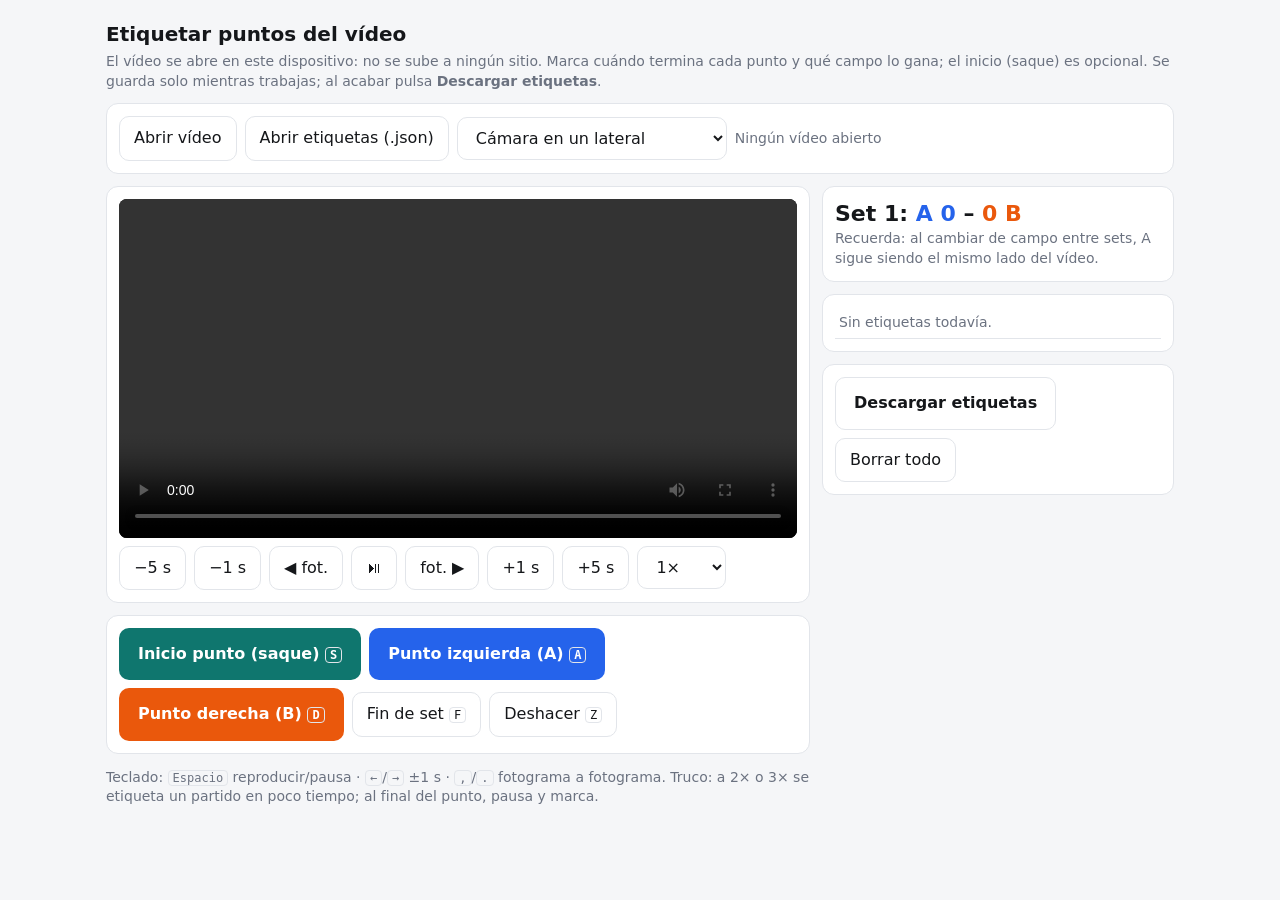
==== video/etiquetar/index.html @ 5fa4267a "Análisis de vídeo: RF-DETR + reglas, cuaderno de Colab y herramienta para etiquetar puntos - video/v" ====
<!doctype html>
<html lang="es">
<head>
<meta charset="utf-8">
<meta name="viewport" content="width=device-width, initial-scale=1">
<title>Etiquetar puntos</title>
<style>
  :root { --bg:#f5f6f8; --card:#fff; --text:#15171a; --muted:#6b7280; --line:#e2e5ea; --a:#2563eb; --b:#ea580c; --accent:#0f766e; }
  @media (prefers-color-scheme: dark) { :root { --bg:#111317; --card:#1b1e24; --text:#eef0f3; --muted:#9aa1ad; --line:#2c313a; --a:#60a5fa; --b:#fb923c; --accent:#2dd4bf; } }
  * { box-sizing: border-box; }
  body { margin:0; font:16px/1.4 system-ui, -apple-system, sans-serif; background:var(--bg); color:var(--text); }
  main { max-width:1100px; margin:0 auto; padding:12px 16px 40px; }
  h1 { font-size:20px; margin:8px 0 4px; }
  p.hint { color:var(--muted); margin:0 0 12px; font-size:14px; }
  .card { background:var(--card); border:1px solid var(--line); border-radius:12px; padding:12px; margin-bottom:12px; }
  .row { display:flex; flex-wrap:wrap; gap:8px; align-items:center; }
  video { width:100%; max-height:60vh; background:#000; border-radius:8px; display:block; }
  button, select, label.file { font:inherit; padding:10px 14px; border-radius:10px; border:1px solid var(--line); background:var(--card); color:var(--text); cursor:pointer; }
  button:active { transform:scale(.97); }
  .big { font-weight:600; padding:14px 18px; }
  .pa { background:var(--a); color:#fff; border-color:transparent; }
  .pb { background:var(--b); color:#fff; border-color:transparent; }
  .start { background:var(--accent); color:#fff; border-color:transparent; }
  .score { font-size:22px; font-weight:700; font-variant-numeric:tabular-nums; }
  .score .a { color:var(--a); } .score .b { color:var(--b); }
  .muted { color:var(--muted); font-size:14px; }
  ol { margin:0; padding-left:0; list-style:none; max-height:40vh; overflow:auto; }
  li { display:flex; gap:8px; align-items:center; padding:6px 4px; border-bottom:1px solid var(--line); font-variant-numeric:tabular-nums; }
  li .t { cursor:pointer; text-decoration:underline; min-width:78px; }
  li .x { margin-left:auto; padding:4px 10px; }
  kbd { border:1px solid var(--line); border-radius:4px; padding:0 4px; font-size:12px; }
  input[type=file] { display:none; }
  .grid { display:grid; grid-template-columns: 1fr; gap:12px; }
  @media (min-width: 900px) { .grid { grid-template-columns: 2fr 1fr; } }
</style>
</head>
<body>
<main>
  <h1>Etiquetar puntos del vídeo</h1>
  <p class="hint">El vídeo se abre en este dispositivo: no se sube a ningún sitio. Marca cuándo termina cada punto y qué campo lo gana; el inicio (saque) es opcional. Se guarda solo mientras trabajas; al acabar pulsa <b>Descargar etiquetas</b>.</p>

  <div class="card row">
    <label class="file">Abrir vídeo<input type="file" id="file" accept="video/*"></label>
    <label class="file">Abrir etiquetas (.json)<input type="file" id="load" accept="application/json,.json"></label>
    <select id="view" aria-label="Posición de la cámara">
      <option value="lateral">Cámara en un lateral</option>
      <option value="fondo">Cámara detrás de un fondo</option>
    </select>
    <span class="muted" id="name">Ningún vídeo abierto</span>
  </div>

  <div class="grid">
    <div>
      <div class="card">
        <video id="video" playsinline controls></video>
        <div class="row" style="margin-top:8px">
          <button data-seek="-5">−5 s</button>
          <button data-seek="-1">−1 s</button>
          <button data-seek="-0.0333">◀ fot.</button>
          <button id="play">⏯</button>
          <button data-seek="0.0333">fot. ▶</button>
          <button data-seek="1">+1 s</button>
          <button data-seek="5">+5 s</button>
          <select id="rate" aria-label="Velocidad">
            <option value="0.5">0,5×</option><option value="1" selected>1×</option>
            <option value="1.5">1,5×</option><option value="2">2×</option><option value="3">3×</option>
          </select>
        </div>
      </div>
      <div class="card row">
        <button class="big start" id="bStart">Inicio punto (saque) <kbd>S</kbd></button>
        <button class="big pa" id="bA">Punto A <kbd>A</kbd></button>
        <button class="big pb" id="bB">Punto B <kbd>D</kbd></button>
        <button id="bSet">Fin de set <kbd>F</kbd></button>
        <button id="bUndo">Deshacer <kbd>Z</kbd></button>
      </div>
      <p class="muted">Teclado: <kbd>Espacio</kbd> reproducir/pausa · <kbd>←</kbd>/<kbd>→</kbd> ±1 s · <kbd>,</kbd>/<kbd>.</kbd> fotograma a fotograma. Truco: a 2× o 3× se etiqueta un partido en poco tiempo; al final del punto, pausa y marca.</p>
    </div>
    <div>
      <div class="card">
        <div class="score" id="score"></div>
        <div class="muted" id="sides"></div>
      </div>
      <div class="card">
        <ol id="list"></ol>
      </div>
      <div class="card row">
        <button id="export" class="big">Descargar etiquetas</button>
        <button id="clear">Borrar todo</button>
      </div>
    </div>
  </div>
</main>
<script>
const $ = (s) => document.querySelector(s);
const video = $('#video');
let state = { video: null, view: 'lateral', events: [] };
let key = null;

const SIDE_NAMES = {
  lateral: { A: 'A (campo izquierdo)', B: 'B (campo derecho)' },
  fondo: { A: 'A (campo cercano)', B: 'B (campo lejano)' },
};

function save() {
  if (!key) return;
  try { localStorage.setItem(key, JSON.stringify(state)); } catch { /* sin almacenamiento */ }
}

function fmt(t) {
  const m = Math.floor(t / 60);
  return `${m}:${(t - m * 60).toFixed(1).padStart(4, '0')}`;
}

function add(type, side) {
  if (!state.video) return alert('Abre primero el vídeo.');
  state.events.push({ t: Math.round(video.currentTime * 100) / 100, type, ...(side ? { side } : {}) });
  state.events.sort((a, b) => a.t - b.t);
  save();
  render();
}

function render() {
  const names = SIDE_NAMES[state.view];
  $('#bA').firstChild.textContent = `Punto ${state.view === 'lateral' ? 'izquierda' : 'cerca'} (A) `;
  $('#bB').firstChild.textContent = `Punto ${state.view === 'lateral' ? 'derecha' : 'lejos'} (B) `;
  $('#view').value = state.view;
  // Marcador por sets.
  let set = 1, a = 0, b = 0;
  const sets = [];
  const rows = state.events.map((e, i) => {
    let label;
    if (e.type === 'point') {
      e.side === 'A' ? a++ : b++;
      label = `Punto ${names[e.side]} · ${a}-${b}`;
    } else if (e.type === 'start') {
      label = 'Inicio de punto';
    } else {
      sets.push(`${a}-${b}`);
      label = `Fin del set ${set} (${a}-${b})`;
      set++; a = 0; b = 0;
    }
    return `<li><span class="t" data-t="${e.t}">${fmt(e.t)}</span><span>${label}</span><button class="x" data-del="${i}" aria-label="Borrar">✕</button></li>`;
  });
  $('#list').innerHTML = rows.reverse().join('') || '<li class="muted">Sin etiquetas todavía.</li>';
  $('#score').innerHTML = `Set ${set}: <span class="a">A ${a}</span> – <span class="b">${b} B</span>`;
  $('#sides').textContent = sets.length ? `Sets anteriores: ${sets.join(', ')}` : 'Recuerda: al cambiar de campo entre sets, A sigue siendo el mismo lado del vídeo.';
}

$('#file').addEventListener('change', (ev) => {
  const f = ev.target.files[0];
  if (!f) return;
  video.src = URL.createObjectURL(f);
  key = `voley-etiquetas:${f.name}:${f.size}`;
  let saved = null;
  try { saved = JSON.parse(localStorage.getItem(key)); } catch { /* nada guardado */ }
  state = saved || { video: f.name, view: state.view, events: [] };
  state.video = f.name;
  $('#name').textContent = `${f.name}${saved ? ' · etiquetas recuperadas' : ''}`;
  render();
});

$('#load').addEventListener('change', async (ev) => {
  const f = ev.target.files[0];
  if (!f) return;
  try {
    const data = JSON.parse(await f.text());
    state.events = (data.events || []).sort((a, b) => a.t - b.t);
    state.view = data.view || state.view;
    save();
    render();
  } catch { alert('El archivo no es un JSON de etiquetas válido.'); }
});

$('#view').addEventListener('change', (e) => { state.view = e.target.value; save(); render(); });
$('#rate').addEventListener('change', (e) => { video.playbackRate = Number(e.target.value); });
$('#play').addEventListener('click', () => (video.paused ? video.play() : video.pause()));
document.querySelectorAll('[data-seek]').forEach((b) => b.addEventListener('click', () => {
  video.currentTime = Math.max(0, video.currentTime + Number(b.dataset.seek));
}));
$('#bStart').addEventListener('click', () => add('start'));
$('#bA').addEventListener('click', () => add('point', 'A'));
$('#bB').addEventListener('click', () => add('point', 'B'));
$('#bSet').addEventListener('click', () => add('set'));
$('#bUndo').addEventListener('click', () => {
  // Deshace la última etiqueta añadida en el tiempo más cercano al actual.
  if (!state.events.length) return;
  let best = 0;
  state.events.forEach((e, i) => { if (Math.abs(e.t - video.currentTime) < Math.abs(state.events[best].t - video.currentTime)) best = i; });
  state.events.splice(best, 1);
  save();
  render();
});
$('#list').addEventListener('click', (e) => {
  const t = e.target.closest('[data-t]');
  if (t) { video.currentTime = Number(t.dataset.t); return; }
  const d = e.target.closest('[data-del]');
  if (d) { state.events.splice(Number(d.dataset.del), 1); save(); render(); }
});
$('#export').addEventListener('click', () => {
  const blob = new Blob([JSON.stringify({ version: 1, ...state }, null, 2)], { type: 'application/json' });
  const a = document.createElement('a');
  a.href = URL.createObjectURL(blob);
  a.download = `${(state.video || 'video').replace(/\.[^.]+$/, '')}_etiquetas.json`;
  a.click();
});
$('#clear').addEventListener('click', () => {
  if (confirm('¿Borrar todas las etiquetas de este vídeo?')) { state.events = []; save(); render(); }
});
document.addEventListener('keydown', (e) => {
  if (e.target.tagName === 'INPUT' || e.target.tagName === 'SELECT') return;
  const k = e.key.toLowerCase();
  if (k === ' ') { e.preventDefault(); video.paused ? video.play() : video.pause(); }
  else if (k === 's') add('start');
  else if (k === 'a') add('point', 'A');
  else if (k === 'd') add('point', 'B');
  else if (k === 'f') add('set');
  else if (k === 'z') $('#bUndo').click();
  else if (k === 'arrowleft') video.currentTime -= 1;
  else if (k === 'arrowright') video.currentTime += 1;
  else if (k === ',') video.currentTime -= 1 / 30;
  else if (k === '.') video.currentTime += 1 / 30;
});
render();
</script>
</body>
</html>
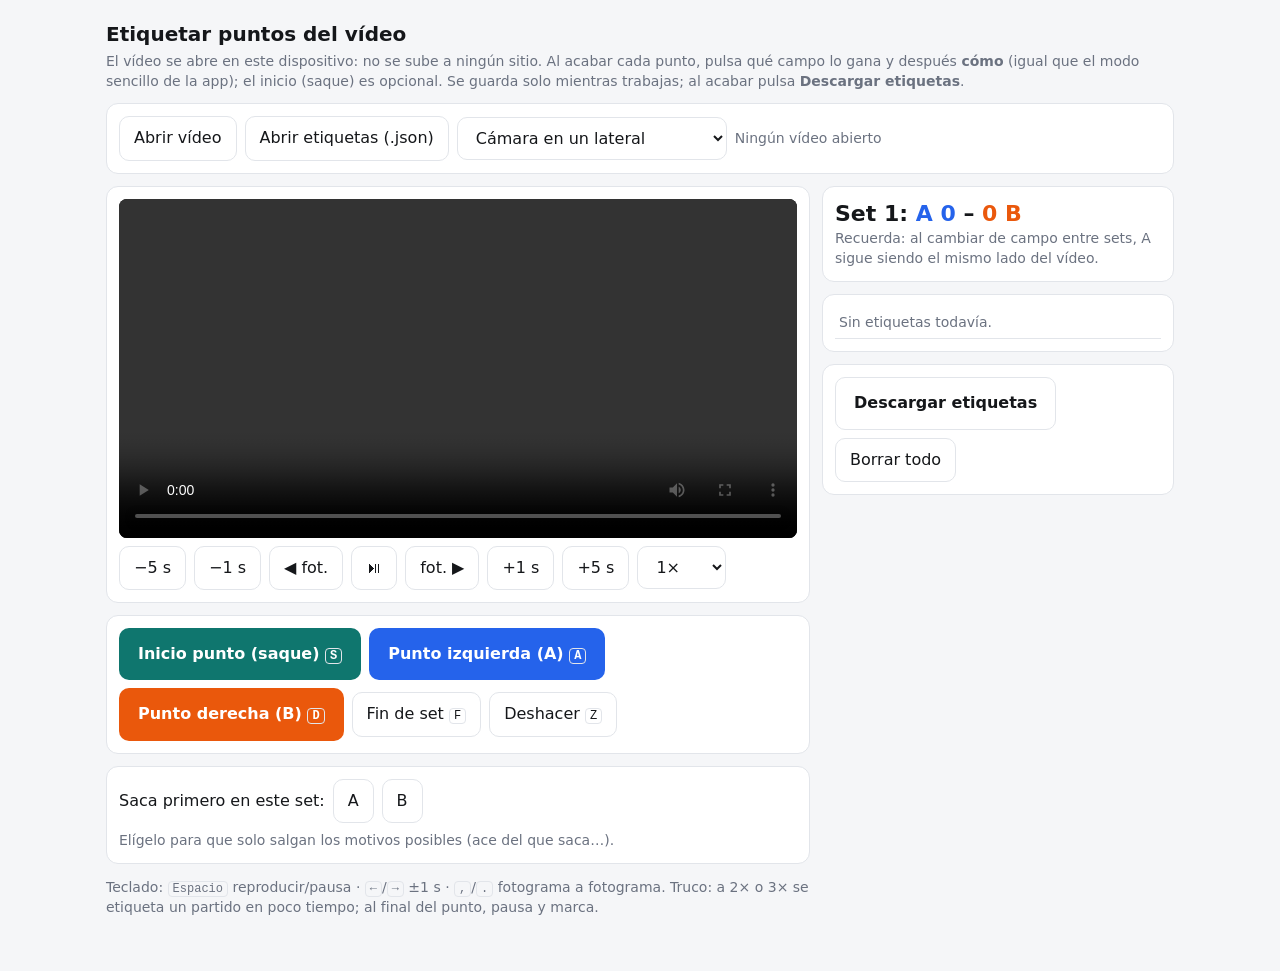
==== commit 6366a81d: "Etiquetar puntos: motivo de cada punto (como el modo sencillo) y quién saca - Tras marcar qué campo " ====
--- a/video/etiquetar/index.html
+++ b/video/etiquetar/index.html
@@ -30,6 +30,8 @@
   li .x { margin-left:auto; padding:4px 10px; }
   kbd { border:1px solid var(--line); border-radius:4px; padding:0 4px; font-size:12px; }
   input[type=file] { display:none; }
+  .reason { padding:12px 14px; }
+  [data-serve].sel { background:var(--accent); color:#fff; border-color:transparent; }
   .grid { display:grid; grid-template-columns: 1fr; gap:12px; }
   @media (min-width: 900px) { .grid { grid-template-columns: 2fr 1fr; } }
 </style>
@@ -37,7 +39,7 @@
 <body>
 <main>
   <h1>Etiquetar puntos del vídeo</h1>
-  <p class="hint">El vídeo se abre en este dispositivo: no se sube a ningún sitio. Marca cuándo termina cada punto y qué campo lo gana; el inicio (saque) es opcional. Se guarda solo mientras trabajas; al acabar pulsa <b>Descargar etiquetas</b>.</p>
+  <p class="hint">El vídeo se abre en este dispositivo: no se sube a ningún sitio. Al acabar cada punto, pulsa qué campo lo gana y después <b>cómo</b> (igual que el modo sencillo de la app); el inicio (saque) es opcional. Se guarda solo mientras trabajas; al acabar pulsa <b>Descargar etiquetas</b>.</p>
 
   <div class="card row">
     <label class="file">Abrir vídeo<input type="file" id="file" accept="video/*"></label>
@@ -74,6 +76,16 @@
         <button id="bSet">Fin de set <kbd>F</kbd></button>
         <button id="bUndo">Deshacer <kbd>Z</kbd></button>
       </div>
+      <div class="card row" id="serveRow">
+        <span>Saca primero en este set:</span>
+        <button data-serve="A">A</button>
+        <button data-serve="B">B</button>
+        <span class="muted" id="serveInfo"></span>
+      </div>
+      <div class="card" id="reasons" hidden>
+        <div id="reasonTitle" style="font-weight:600;margin-bottom:8px"></div>
+        <div class="row" id="reasonButtons"></div>
+      </div>
       <p class="muted">Teclado: <kbd>Espacio</kbd> reproducir/pausa · <kbd>←</kbd>/<kbd>→</kbd> ±1 s · <kbd>,</kbd>/<kbd>.</kbd> fotograma a fotograma. Truco: a 2× o 3× se etiqueta un partido en poco tiempo; al final del punto, pausa y marca.</p>
     </div>
     <div>
@@ -112,11 +124,60 @@
   return `${m}:${(t - m * 60).toFixed(1).padStart(4, '0')}`;
 }
 
-function add(type, side) {
+// Motivos del punto (los mismos que el modo sencillo de la app).
+const REASONS = [
+  { id: 'ace', label: 'Ace', own: true },
+  { id: 'ataque', label: 'Ataque', own: true },
+  { id: 'bloqueo', label: 'Bloqueo', own: true },
+  { id: 'error_saque', label: 'Error de saque', own: false },
+  { id: 'error_ataque', label: 'Error de ataque', own: false },
+  { id: 'error_recepcion', label: 'Error de recepción/defensa', own: false },
+  { id: 'extra', label: '+1 (otro error / sin analizar)', own: null },
+];
+let pending = null; // punto marcado a falta de elegir el motivo
+
+// Quién saca en el momento actual del vídeo: el primero del set o el que ganó el punto anterior.
+function serverAt(t) {
+  let server = state.firstServe?.[1] ?? null;
+  let set = 1;
+  for (const e of state.events) {
+    if (e.t > t) break;
+    if (e.type === 'set') { set++; server = state.firstServe?.[set] ?? null; }
+    else if (e.type === 'point') server = e.side;
+  }
+  return { server, set };
+}
+
+function add(type, side, extra = {}) {
   if (!state.video) return alert('Abre primero el vídeo.');
-  state.events.push({ t: Math.round(video.currentTime * 100) / 100, type, ...(side ? { side } : {}) });
+  state.events.push({ t: Math.round(video.currentTime * 100) / 100, type, ...(side ? { side } : {}), ...extra });
   state.events.sort((a, b) => a.t - b.t);
   save();
+  render();
+}
+
+function askReason(side) {
+  if (!state.video) return alert('Abre primero el vídeo.');
+  video.pause();
+  pending = { side, t: Math.round(video.currentTime * 100) / 100 };
+  const { server } = serverAt(pending.t);
+  const other = side === 'A' ? 'B' : 'A';
+  const list = REASONS.filter((r) => !server || (r.id === 'ace' ? server === side : r.id === 'error_saque' ? server === other : true));
+  $('#reasonTitle').textContent = `Punto ${side}: ¿cómo? (teclas 1-${list.length}, Esc cancela)`;
+  $('#reasonButtons').innerHTML = list.map((r, i) => `<button class="reason ${side === 'A' ? 'pa' : 'pb'}" data-how="${r.id}">${i + 1}. ${r.own === false ? `${r.label} de ${other}` : r.label}</button>`).join('')
+    + '<button data-how="">Cancelar</button>';
+  $('#reasons').hidden = false;
+}
+
+function chooseReason(how) {
+  if (!pending) return;
+  if (how !== null && how !== '') {
+    state.events.push({ t: pending.t, type: 'point', side: pending.side, how });
+    state.events.sort((a, b) => a.t - b.t);
+    save();
+  }
+  pending = null;
+  $('#reasons').hidden = true;
   render();
 }
 
@@ -132,7 +193,8 @@
     let label;
     if (e.type === 'point') {
       e.side === 'A' ? a++ : b++;
-      label = `Punto ${names[e.side]} · ${a}-${b}`;
+      const r = REASONS.find((x) => x.id === e.how);
+      label = `Punto ${names[e.side]} · ${a}-${b}${r ? ` · ${r.own === false ? `${r.label} de ${e.side === 'A' ? 'B' : 'A'}` : r.label}` : ''}`;
     } else if (e.type === 'start') {
       label = 'Inicio de punto';
     } else {
@@ -145,6 +207,10 @@
   $('#list').innerHTML = rows.reverse().join('') || '<li class="muted">Sin etiquetas todavía.</li>';
   $('#score').innerHTML = `Set ${set}: <span class="a">A ${a}</span> – <span class="b">${b} B</span>`;
   $('#sides').textContent = sets.length ? `Sets anteriores: ${sets.join(', ')}` : 'Recuerda: al cambiar de campo entre sets, A sigue siendo el mismo lado del vídeo.';
+  const first = state.firstServe?.[set] ?? null;
+  document.querySelectorAll('[data-serve]').forEach((b) => b.classList.toggle('sel', b.dataset.serve === first));
+  const now = serverAt(video.currentTime || 0).server;
+  $('#serveInfo').textContent = first ? `Ahora saca ${now ?? '?'}` : 'Elígelo para que solo salgan los motivos posibles (ace del que saca…).';
 }
 
 $('#file').addEventListener('change', (ev) => {
@@ -179,8 +245,18 @@
   video.currentTime = Math.max(0, video.currentTime + Number(b.dataset.seek));
 }));
 $('#bStart').addEventListener('click', () => add('start'));
-$('#bA').addEventListener('click', () => add('point', 'A'));
-$('#bB').addEventListener('click', () => add('point', 'B'));
+$('#bA').addEventListener('click', () => askReason('A'));
+$('#bB').addEventListener('click', () => askReason('B'));
+$('#reasonButtons').addEventListener('click', (e) => {
+  const b = e.target.closest('[data-how]');
+  if (b) chooseReason(b.dataset.how);
+});
+document.querySelectorAll('[data-serve]').forEach((b) => b.addEventListener('click', () => {
+  const { set } = serverAt(video.currentTime || 0);
+  state.firstServe = { ...(state.firstServe || {}), [set]: b.dataset.serve };
+  save();
+  render();
+}));
 $('#bSet').addEventListener('click', () => add('set'));
 $('#bUndo').addEventListener('click', () => {
   // Deshace la última etiqueta añadida en el tiempo más cercano al actual.
@@ -210,10 +286,16 @@
 document.addEventListener('keydown', (e) => {
   if (e.target.tagName === 'INPUT' || e.target.tagName === 'SELECT') return;
   const k = e.key.toLowerCase();
+  if (pending) {
+    const btns = [...document.querySelectorAll('#reasonButtons [data-how]')].filter((b) => b.dataset.how);
+    if (/^[1-9]$/.test(k) && btns[Number(k) - 1]) chooseReason(btns[Number(k) - 1].dataset.how);
+    else if (k === 'escape') chooseReason('');
+    return;
+  }
   if (k === ' ') { e.preventDefault(); video.paused ? video.play() : video.pause(); }
   else if (k === 's') add('start');
-  else if (k === 'a') add('point', 'A');
-  else if (k === 'd') add('point', 'B');
+  else if (k === 'a') askReason('A');
+  else if (k === 'd') askReason('B');
   else if (k === 'f') add('set');
   else if (k === 'z') $('#bUndo').click();
   else if (k === 'arrowleft') video.currentTime -= 1;
@@ -221,6 +303,8 @@
   else if (k === ',') video.currentTime -= 1 / 30;
   else if (k === '.') video.currentTime += 1 / 30;
 });
+video.addEventListener('seeked', render);
+video.addEventListener('pause', render);
 render();
 </script>
 </body>
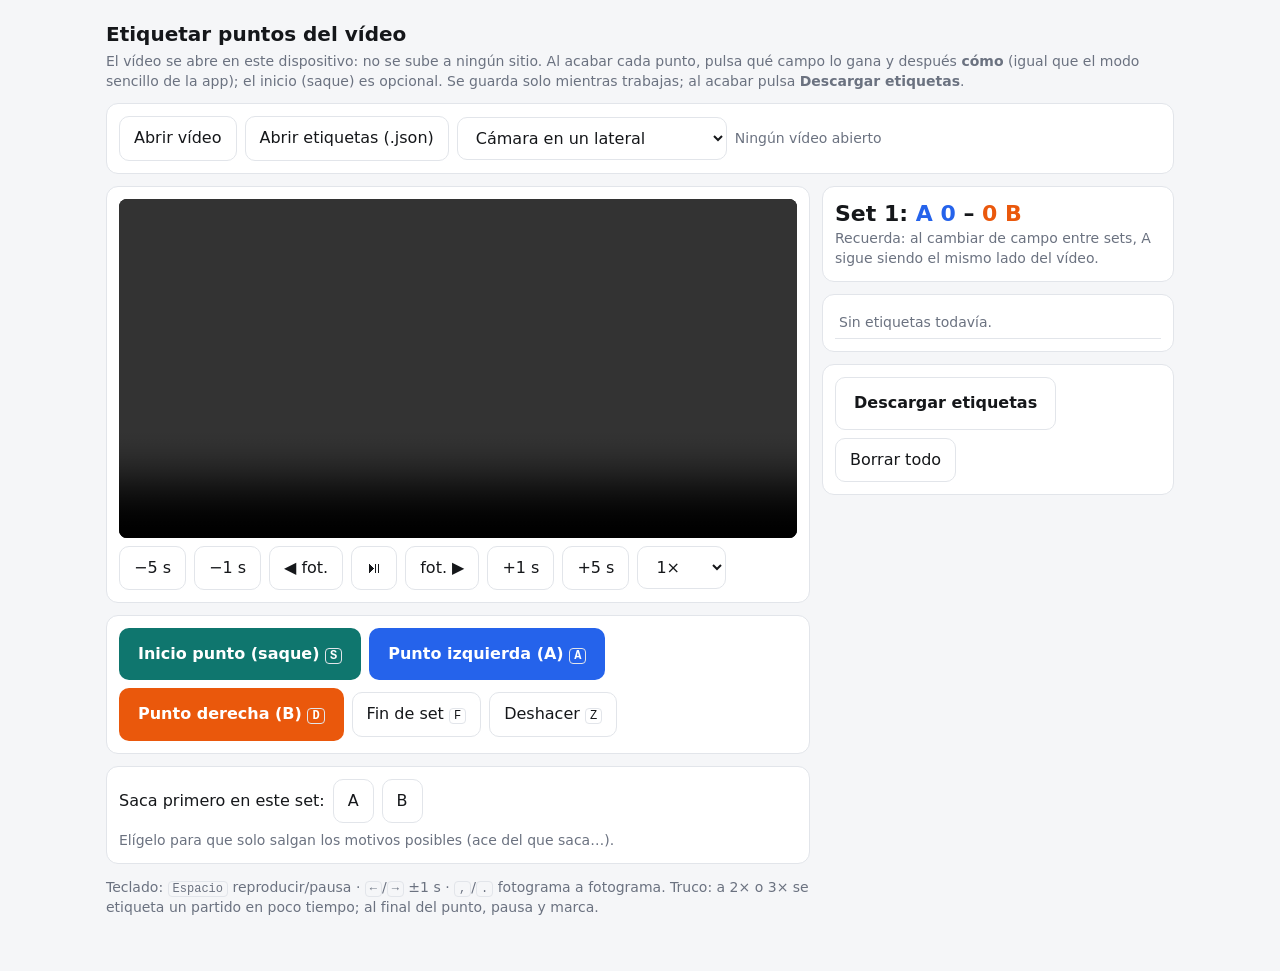
==== commit 7cf15277: "Modo sencillo: el punto sin motivo es «+1 (no sé)» con el color de su columna Co-Authored-By: Claude" ====
--- a/video/etiquetar/index.html
+++ b/video/etiquetar/index.html
@@ -130,9 +130,11 @@
   { id: 'ataque', label: 'Ataque', own: true },
   { id: 'bloqueo', label: 'Bloqueo', own: true },
   { id: 'error_saque', label: 'Error de saque', own: false },
-  { id: 'error_ataque', label: 'Error de ataque', own: false },
-  { id: 'error_recepcion', label: 'Error de recepción/defensa', own: false },
-  { id: 'extra', label: '+1 (otro error / sin analizar)', own: null },
+  { id: 'error', label: 'Error', own: false },
+  { id: 'extra', label: '+1 (no sé)', own: null },
+  // Etiquetas de versiones anteriores (solo para mostrarlas).
+  { id: 'error_ataque', label: 'Error de ataque', own: false, legacy: true },
+  { id: 'error_recepcion', label: 'Error de recepción/defensa', own: false, legacy: true },
 ];
 let pending = null; // punto marcado a falta de elegir el motivo
 
@@ -162,7 +164,7 @@
   pending = { side, t: Math.round(video.currentTime * 100) / 100 };
   const { server } = serverAt(pending.t);
   const other = side === 'A' ? 'B' : 'A';
-  const list = REASONS.filter((r) => !server || (r.id === 'ace' ? server === side : r.id === 'error_saque' ? server === other : true));
+  const list = REASONS.filter((r) => !r.legacy && (!server || (r.id === 'ace' ? server === side : r.id === 'error_saque' ? server === other : true)));
   $('#reasonTitle').textContent = `Punto ${side}: ¿cómo? (teclas 1-${list.length}, Esc cancela)`;
   $('#reasonButtons').innerHTML = list.map((r, i) => `<button class="reason ${side === 'A' ? 'pa' : 'pb'}" data-how="${r.id}">${i + 1}. ${r.own === false ? `${r.label} de ${other}` : r.label}</button>`).join('')
     + '<button data-how="">Cancelar</button>';
